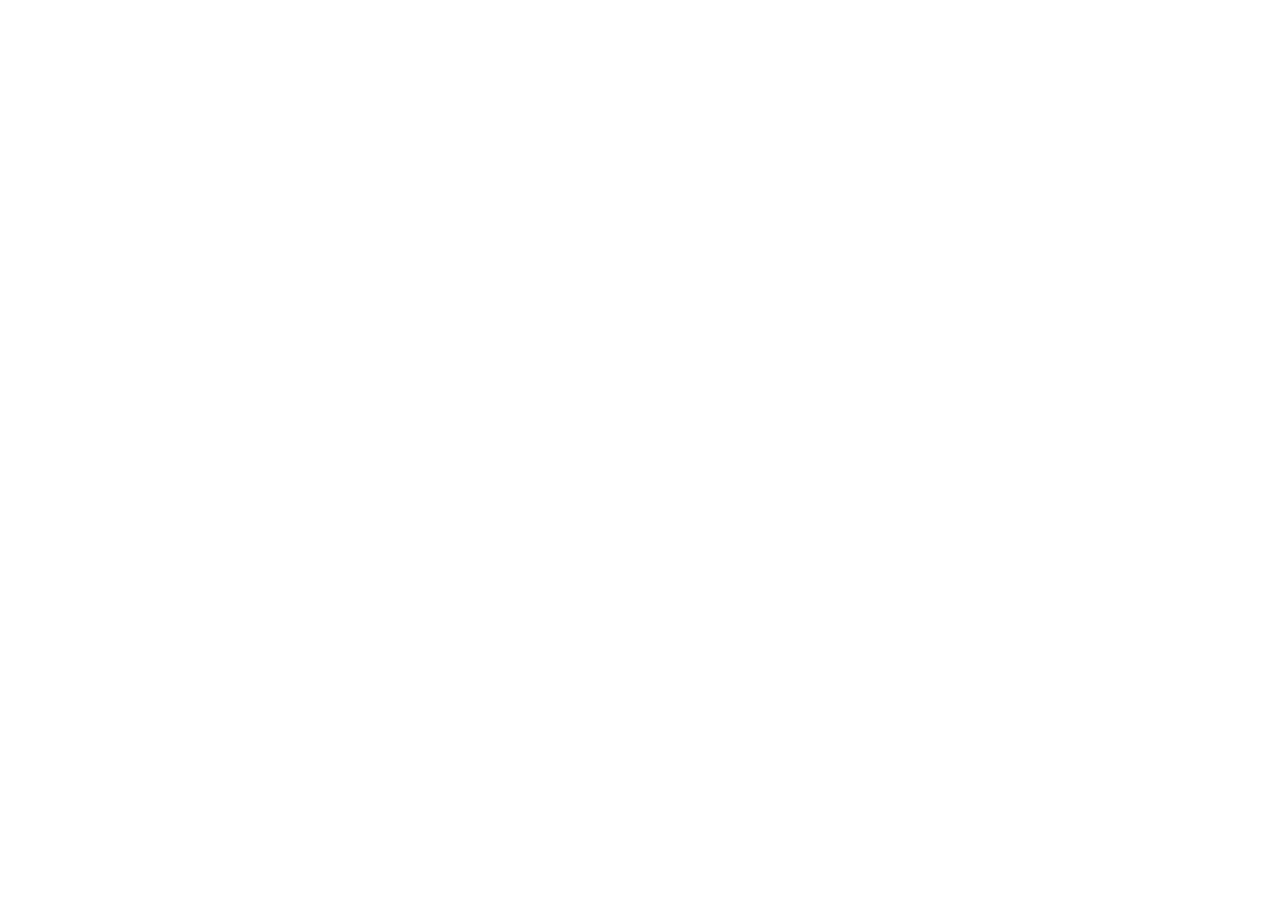
==== index.html @ 427df8b4 "create basemap" ====
<!DOCTYPE html>
<html lang="en">
	<head>
		<meta charset="utf-8">
		<meta name="viewport" content="width=device-width">
		<title>GEOG575_Lab1</title>

		<!--put your external stylesheet links here-->
		<link rel="stylesheet" href="lib/leaflet/leaflet.css">
		<link rel="stylesheet" href="css/style.css">

		<!--[if IE<9]>
			<link rel="stylesheet" href="css/style.ie.css">
		<![endif]-->
	</head>
	
	
	<body>

		<div id="map"></div>
		<script type="text/javascript" src="lib/jquery-3.3.1.js"></script>
		<script type="text/javascript" src="lib/leaflet/leaflet-src.js"></script>
		<script type="text/javascript" src="js/main.js"></script>
		<!-- <script type="text/javascript" src="js/tutorials.js"></script> -->
	
	
	</body>
</html>
---- lib/leaflet/leaflet.css ----
/* required styles */

#mapid{height:400px;}

.leaflet-pane,
.leaflet-tile,
.leaflet-marker-icon,
.leaflet-marker-shadow,
.leaflet-tile-container,
.leaflet-pane > svg,
.leaflet-pane > canvas,
.leaflet-zoom-box,
.leaflet-image-layer,
.leaflet-layer {
	position: absolute;
	left: 0;
	top: 0;
	}
.leaflet-container {
	overflow: hidden;
	}
.leaflet-tile,
.leaflet-marker-icon,
.leaflet-marker-shadow {
	-webkit-user-select: none;
	   -moz-user-select: none;
	        user-select: none;
	  -webkit-user-drag: none;
	}
/* Safari renders non-retina tile on retina better with this, but Chrome is worse */
.leaflet-safari .leaflet-tile {
	image-rendering: -webkit-optimize-contrast;
	}
/* hack that prevents hw layers "stretching" when loading new tiles */
.leaflet-safari .leaflet-tile-container {
	width: 1600px;
	height: 1600px;
	-webkit-transform-origin: 0 0;
	}
.leaflet-marker-icon,
.leaflet-marker-shadow {
	display: block;
	}
/* .leaflet-container svg: reset svg max-width decleration shipped in Joomla! (joomla.org) 3.x */
/* .leaflet-container img: map is broken in FF if you have max-width: 100% on tiles */
.leaflet-container .leaflet-overlay-pane svg,
.leaflet-container .leaflet-marker-pane img,
.leaflet-container .leaflet-shadow-pane img,
.leaflet-container .leaflet-tile-pane img,
.leaflet-container img.leaflet-image-layer,
.leaflet-container .leaflet-tile {
	max-width: none !important;
	max-height: none !important;
	}

.leaflet-container.leaflet-touch-zoom {
	-ms-touch-action: pan-x pan-y;
	touch-action: pan-x pan-y;
	}
.leaflet-container.leaflet-touch-drag {
	-ms-touch-action: pinch-zoom;
	/* Fallback for FF which doesn't support pinch-zoom */
	touch-action: none;
	touch-action: pinch-zoom;
}
.leaflet-container.leaflet-touch-drag.leaflet-touch-zoom {
	-ms-touch-action: none;
	touch-action: none;
}
.leaflet-container {
	-webkit-tap-highlight-color: transparent;
}
.leaflet-container a {
	-webkit-tap-highlight-color: rgba(51, 181, 229, 0.4);
}
.leaflet-tile {
	filter: inherit;
	visibility: hidden;
	}
.leaflet-tile-loaded {
	visibility: inherit;
	}
.leaflet-zoom-box {
	width: 0;
	height: 0;
	-moz-box-sizing: border-box;
	     box-sizing: border-box;
	z-index: 800;
	}
/* workaround for https://bugzilla.mozilla.org/show_bug.cgi?id=888319 */
.leaflet-overlay-pane svg {
	-moz-user-select: none;
	}

.leaflet-pane         { z-index: 400; }

.leaflet-tile-pane    { z-index: 200; }
.leaflet-overlay-pane { z-index: 400; }
.leaflet-shadow-pane  { z-index: 500; }
.leaflet-marker-pane  { z-index: 600; }
.leaflet-tooltip-pane   { z-index: 650; }
.leaflet-popup-pane   { z-index: 700; }

.leaflet-map-pane canvas { z-index: 100; }
.leaflet-map-pane svg    { z-index: 200; }

.leaflet-vml-shape {
	width: 1px;
	height: 1px;
	}
.lvml {
	behavior: url(#default#VML);
	display: inline-block;
	position: absolute;
	}


/* control positioning */

.leaflet-control {
	position: relative;
	z-index: 800;
	pointer-events: visiblePainted; /* IE 9-10 doesn't have auto */
	pointer-events: auto;
	}
.leaflet-top,
.leaflet-bottom {
	position: absolute;
	z-index: 1000;
	pointer-events: none;
	}
.leaflet-top {
	top: 0;
	}
.leaflet-right {
	right: 0;
	}
.leaflet-bottom {
	bottom: 0;
	}
.leaflet-left {
	left: 0;
	}
.leaflet-control {
	float: left;
	clear: both;
	}
.leaflet-right .leaflet-control {
	float: right;
	}
.leaflet-top .leaflet-control {
	margin-top: 10px;
	}
.leaflet-bottom .leaflet-control {
	margin-bottom: 10px;
	}
.leaflet-left .leaflet-control {
	margin-left: 10px;
	}
.leaflet-right .leaflet-control {
	margin-right: 10px;
	}


/* zoom and fade animations */

.leaflet-fade-anim .leaflet-tile {
	will-change: opacity;
	}
.leaflet-fade-anim .leaflet-popup {
	opacity: 0;
	-webkit-transition: opacity 0.2s linear;
	   -moz-transition: opacity 0.2s linear;
	        transition: opacity 0.2s linear;
	}
.leaflet-fade-anim .leaflet-map-pane .leaflet-popup {
	opacity: 1;
	}
.leaflet-zoom-animated {
	-webkit-transform-origin: 0 0;
	    -ms-transform-origin: 0 0;
	        transform-origin: 0 0;
	}
.leaflet-zoom-anim .leaflet-zoom-animated {
	will-change: transform;
	}
.leaflet-zoom-anim .leaflet-zoom-animated {
	-webkit-transition: -webkit-transform 0.25s cubic-bezier(0,0,0.25,1);
	   -moz-transition:    -moz-transform 0.25s cubic-bezier(0,0,0.25,1);
	        transition:         transform 0.25s cubic-bezier(0,0,0.25,1);
	}
.leaflet-zoom-anim .leaflet-tile,
.leaflet-pan-anim .leaflet-tile {
	-webkit-transition: none;
	   -moz-transition: none;
	        transition: none;
	}

.leaflet-zoom-anim .leaflet-zoom-hide {
	visibility: hidden;
	}


/* cursors */

.leaflet-interactive {
	cursor: pointer;
	}
.leaflet-grab {
	cursor: -webkit-grab;
	cursor:    -moz-grab;
	cursor:         grab;
	}
.leaflet-crosshair,
.leaflet-crosshair .leaflet-interactive {
	cursor: crosshair;
	}
.leaflet-popup-pane,
.leaflet-control {
	cursor: auto;
	}
.leaflet-dragging .leaflet-grab,
.leaflet-dragging .leaflet-grab .leaflet-interactive,
.leaflet-dragging .leaflet-marker-draggable {
	cursor: move;
	cursor: -webkit-grabbing;
	cursor:    -moz-grabbing;
	cursor:         grabbing;
	}

/* marker & overlays interactivity */
.leaflet-marker-icon,
.leaflet-marker-shadow,
.leaflet-image-layer,
.leaflet-pane > svg path,
.leaflet-tile-container {
	pointer-events: none;
	}

.leaflet-marker-icon.leaflet-interactive,
.leaflet-image-layer.leaflet-interactive,
.leaflet-pane > svg path.leaflet-interactive {
	pointer-events: visiblePainted; /* IE 9-10 doesn't have auto */
	pointer-events: auto;
	}

/* visual tweaks */

.leaflet-container {
	background: #ddd;
	outline: 0;
	}
.leaflet-container a {
	color: #0078A8;
	}
.leaflet-container a.leaflet-active {
	outline: 2px solid orange;
	}
.leaflet-zoom-box {
	border: 2px dotted #38f;
	background: rgba(255,255,255,0.5);
	}


/* general typography */
.leaflet-container {
	font: 12px/1.5 "Helvetica Neue", Arial, Helvetica, sans-serif;
	}


/* general toolbar styles */

.leaflet-bar {
	box-shadow: 0 1px 5px rgba(0,0,0,0.65);
	border-radius: 4px;
	}
.leaflet-bar a,
.leaflet-bar a:hover {
	background-color: #fff;
	border-bottom: 1px solid #ccc;
	width: 26px;
	height: 26px;
	line-height: 26px;
	display: block;
	text-align: center;
	text-decoration: none;
	color: black;
	}
.leaflet-bar a,
.leaflet-control-layers-toggle {
	background-position: 50% 50%;
	background-repeat: no-repeat;
	display: block;
	}
.leaflet-bar a:hover {
	background-color: #f4f4f4;
	}
.leaflet-bar a:first-child {
	border-top-left-radius: 4px;
	border-top-right-radius: 4px;
	}
.leaflet-bar a:last-child {
	border-bottom-left-radius: 4px;
	border-bottom-right-radius: 4px;
	border-bottom: none;
	}
.leaflet-bar a.leaflet-disabled {
	cursor: default;
	background-color: #f4f4f4;
	color: #bbb;
	}

.leaflet-touch .leaflet-bar a {
	width: 30px;
	height: 30px;
	line-height: 30px;
	}
.leaflet-touch .leaflet-bar a:first-child {
	border-top-left-radius: 2px;
	border-top-right-radius: 2px;
	}
.leaflet-touch .leaflet-bar a:last-child {
	border-bottom-left-radius: 2px;
	border-bottom-right-radius: 2px;
	}

/* zoom control */

.leaflet-control-zoom-in,
.leaflet-control-zoom-out {
	font: bold 18px 'Lucida Console', Monaco, monospace;
	text-indent: 1px;
	}

.leaflet-touch .leaflet-control-zoom-in, .leaflet-touch .leaflet-control-zoom-out  {
	font-size: 22px;
	}


/* layers control */

.leaflet-control-layers {
	box-shadow: 0 1px 5px rgba(0,0,0,0.4);
	background: #fff;
	border-radius: 5px;
	}
.leaflet-control-layers-toggle {
	background-image: url(images/layers.png);
	width: 36px;
	height: 36px;
	}
.leaflet-retina .leaflet-control-layers-toggle {
	background-image: url(images/layers-2x.png);
	background-size: 26px 26px;
	}
.leaflet-touch .leaflet-control-layers-toggle {
	width: 44px;
	height: 44px;
	}
.leaflet-control-layers .leaflet-control-layers-list,
.leaflet-control-layers-expanded .leaflet-control-layers-toggle {
	display: none;
	}
.leaflet-control-layers-expanded .leaflet-control-layers-list {
	display: block;
	position: relative;
	}
.leaflet-control-layers-expanded {
	padding: 6px 10px 6px 6px;
	color: #333;
	background: #fff;
	}
.leaflet-control-layers-scrollbar {
	overflow-y: scroll;
	overflow-x: hidden;
	padding-right: 5px;
	}
.leaflet-control-layers-selector {
	margin-top: 2px;
	position: relative;
	top: 1px;
	}
.leaflet-control-layers label {
	display: block;
	}
.leaflet-control-layers-separator {
	height: 0;
	border-top: 1px solid #ddd;
	margin: 5px -10px 5px -6px;
	}

/* Default icon URLs */
.leaflet-default-icon-path {
	background-image: url(images/marker-icon.png);
	}


/* attribution and scale controls */

.leaflet-container .leaflet-control-attribution {
	background: #fff;
	background: rgba(255, 255, 255, 0.7);
	margin: 0;
	}
.leaflet-control-attribution,
.leaflet-control-scale-line {
	padding: 0 5px;
	color: #333;
	}
.leaflet-control-attribution a {
	text-decoration: none;
	}
.leaflet-control-attribution a:hover {
	text-decoration: underline;
	}
.leaflet-container .leaflet-control-attribution,
.leaflet-container .leaflet-control-scale {
	font-size: 11px;
	}
.leaflet-left .leaflet-control-scale {
	margin-left: 5px;
	}
.leaflet-bottom .leaflet-control-scale {
	margin-bottom: 5px;
	}
.leaflet-control-scale-line {
	border: 2px solid #777;
	border-top: none;
	line-height: 1.1;
	padding: 2px 5px 1px;
	font-size: 11px;
	white-space: nowrap;
	overflow: hidden;
	-moz-box-sizing: border-box;
	     box-sizing: border-box;

	background: #fff;
	background: rgba(255, 255, 255, 0.5);
	}
.leaflet-control-scale-line:not(:first-child) {
	border-top: 2px solid #777;
	border-bottom: none;
	margin-top: -2px;
	}
.leaflet-control-scale-line:not(:first-child):not(:last-child) {
	border-bottom: 2px solid #777;
	}

.leaflet-touch .leaflet-control-attribution,
.leaflet-touch .leaflet-control-layers,
.leaflet-touch .leaflet-bar {
	box-shadow: none;
	}
.leaflet-touch .leaflet-control-layers,
.leaflet-touch .leaflet-bar {
	border: 2px solid rgba(0,0,0,0.2);
	background-clip: padding-box;
	}


/* popup */

.leaflet-popup {
	position: absolute;
	text-align: center;
	margin-bottom: 20px;
	}
.leaflet-popup-content-wrapper {
	padding: 1px;
	text-align: left;
	border-radius: 12px;
	}
.leaflet-popup-content {
	margin: 13px 19px;
	line-height: 1.4;
	}
.leaflet-popup-content p {
	margin: 18px 0;
	}
.leaflet-popup-tip-container {
	width: 40px;
	height: 20px;
	position: absolute;
	left: 50%;
	margin-left: -20px;
	overflow: hidden;
	pointer-events: none;
	}
.leaflet-popup-tip {
	width: 17px;
	height: 17px;
	padding: 1px;

	margin: -10px auto 0;

	-webkit-transform: rotate(45deg);
	   -moz-transform: rotate(45deg);
	    -ms-transform: rotate(45deg);
	        transform: rotate(45deg);
	}
.leaflet-popup-content-wrapper,
.leaflet-popup-tip {
	background: white;
	color: #333;
	box-shadow: 0 3px 14px rgba(0,0,0,0.4);
	}
.leaflet-container a.leaflet-popup-close-button {
	position: absolute;
	top: 0;
	right: 0;
	padding: 4px 4px 0 0;
	border: none;
	text-align: center;
	width: 18px;
	height: 14px;
	font: 16px/14px Tahoma, Verdana, sans-serif;
	color: #c3c3c3;
	text-decoration: none;
	font-weight: bold;
	background: transparent;
	}
.leaflet-container a.leaflet-popup-close-button:hover {
	color: #999;
	}
.leaflet-popup-scrolled {
	overflow: auto;
	border-bottom: 1px solid #ddd;
	border-top: 1px solid #ddd;
	}

.leaflet-oldie .leaflet-popup-content-wrapper {
	zoom: 1;
	}
.leaflet-oldie .leaflet-popup-tip {
	width: 24px;
	margin: 0 auto;

	-ms-filter: "progid:DXImageTransform.Microsoft.Matrix(M11=0.70710678, M12=0.70710678, M21=-0.70710678, M22=0.70710678)";
	filter: progid:DXImageTransform.Microsoft.Matrix(M11=0.70710678, M12=0.70710678, M21=-0.70710678, M22=0.70710678);
	}
.leaflet-oldie .leaflet-popup-tip-container {
	margin-top: -1px;
	}

.leaflet-oldie .leaflet-control-zoom,
.leaflet-oldie .leaflet-control-layers,
.leaflet-oldie .leaflet-popup-content-wrapper,
.leaflet-oldie .leaflet-popup-tip {
	border: 1px solid #999;
	}


/* div icon */

.leaflet-div-icon {
	background: #fff;
	border: 1px solid #666;
	}


/* Tooltip */
/* Base styles for the element that has a tooltip */
.leaflet-tooltip {
	position: absolute;
	padding: 6px;
	background-color: #fff;
	border: 1px solid #fff;
	border-radius: 3px;
	color: #222;
	white-space: nowrap;
	-webkit-user-select: none;
	-moz-user-select: none;
	-ms-user-select: none;
	user-select: none;
	pointer-events: none;
	box-shadow: 0 1px 3px rgba(0,0,0,0.4);
	}
.leaflet-tooltip.leaflet-clickable {
	cursor: pointer;
	pointer-events: auto;
	}
.leaflet-tooltip-top:before,
.leaflet-tooltip-bottom:before,
.leaflet-tooltip-left:before,
.leaflet-tooltip-right:before {
	position: absolute;
	pointer-events: none;
	border: 6px solid transparent;
	background: transparent;
	content: "";
	}

/* Directions */

.leaflet-tooltip-bottom {
	margin-top: 6px;
}
.leaflet-tooltip-top {
	margin-top: -6px;
}
.leaflet-tooltip-bottom:before,
.leaflet-tooltip-top:before {
	left: 50%;
	margin-left: -6px;
	}
.leaflet-tooltip-top:before {
	bottom: 0;
	margin-bottom: -12px;
	border-top-color: #fff;
	}
.leaflet-tooltip-bottom:before {
	top: 0;
	margin-top: -12px;
	margin-left: -6px;
	border-bottom-color: #fff;
	}
.leaflet-tooltip-left {
	margin-left: -6px;
}
.leaflet-tooltip-right {
	margin-left: 6px;
}
.leaflet-tooltip-left:before,
.leaflet-tooltip-right:before {
	top: 50%;
	margin-top: -6px;
	}
.leaflet-tooltip-left:before {
	right: 0;
	margin-right: -12px;
	border-left-color: #fff;
	}
.leaflet-tooltip-right:before {
	left: 0;
	margin-left: -12px;
	border-right-color: #fff;
	}
---- css/style.css ----
/* Stylesheet by Yunlei Liang, 2019 */
.leaflet-popup-content p {
    margin: 0.2em 0;
}

#map {
    height: 450px;
    width: 75%;
    display: inline-block;
}



.range-slider {
    width: 50%;
}


.legend {
    line-height: 22px;
    color: #555;
}
.legend i {
    width: 20px;
    height: 20px;
    float: left;
    margin-right: 8px;
    opacity: 0.7;
}


.control {
    line-height: 22px;
    color: #555;
}



.sequence-control-container {
    width: 240px;
    height: 30px;
    background-color: rgba(255,255,255,0.8);
    padding: 10px;
    line-height: 45px;
    text-align: center;
    border: solid gray 1px;
}

.title-container {
    width: 400px;
    height: 30px;
    background-color: rgba(255,255,255,0.8);
    padding: 5px;
    line-height: 45px;
    text-align: center;
	font: 24px/28px Arial, Helvetica, sans-serif;
	font-weight: 600;

}

.range-slider {
    width: 200px;
}
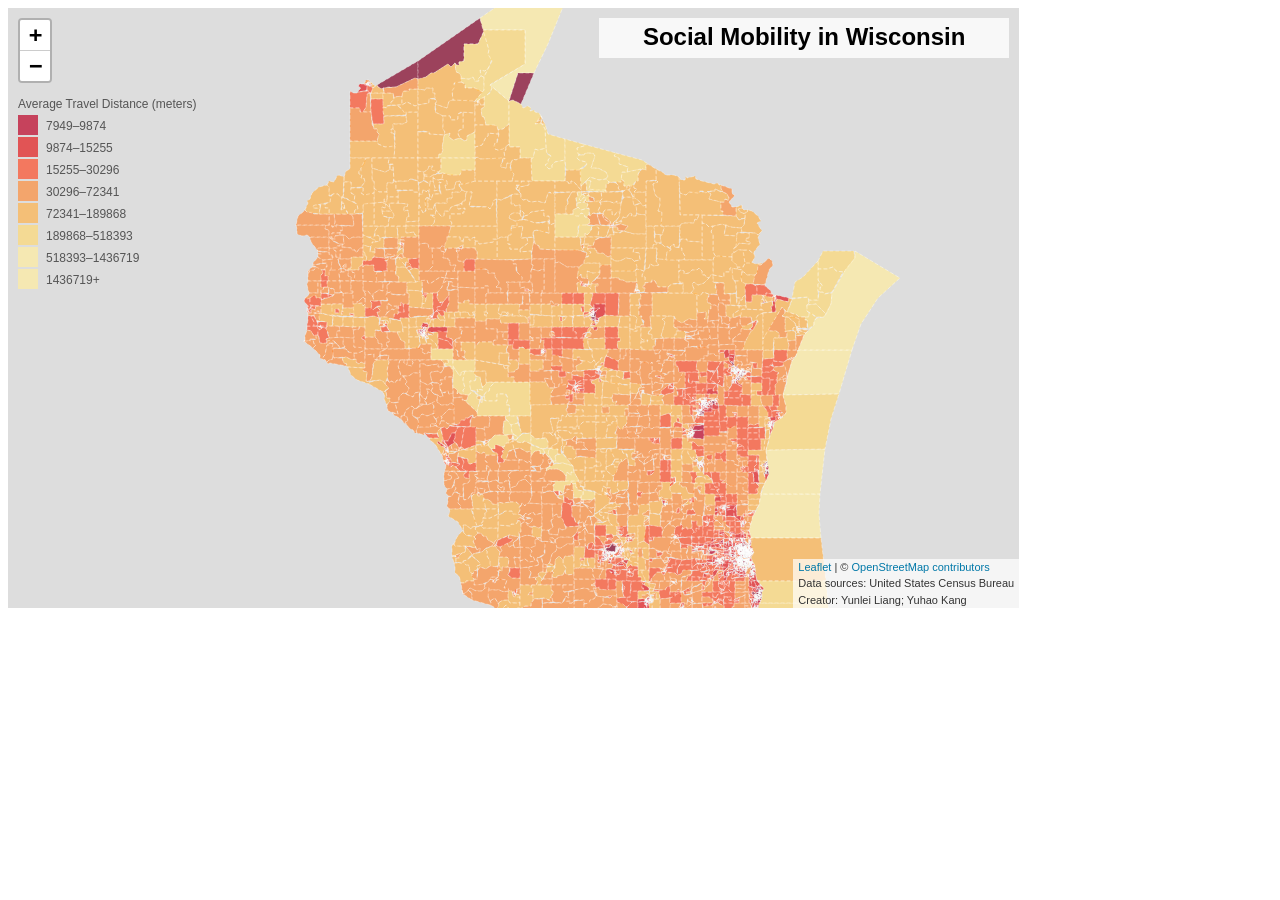
==== commit 6692a3af: "Realized the click and highlight function" ====
--- a/index.html
+++ b/index.html
@@ -20,6 +20,8 @@
 		<div id="map"></div>
 		<script type="text/javascript" src="lib/jquery-3.3.1.js"></script>
 		<script type="text/javascript" src="lib/leaflet/leaflet-src.js"></script>
+		<script type="text/javascript" src="lib/d3.js"></script>
+		<script type="text/javascript" src="lib/topojson.js"></script>
 		<script type="text/javascript" src="js/main.js"></script>
 		<!-- <script type="text/javascript" src="js/tutorials.js"></script> -->
 	
--- a/css/style.css
+++ b/css/style.css
@@ -4,15 +4,9 @@
 }
 
 #map {
-    height: 450px;
-    width: 75%;
+    height:600px;
+    width:80%;
     display: inline-block;
-}
-
-
-
-.range-slider {
-    width: 50%;
 }
 
 
@@ -29,23 +23,6 @@
 }
 
 
-.control {
-    line-height: 22px;
-    color: #555;
-}
-
-
-
-.sequence-control-container {
-    width: 240px;
-    height: 30px;
-    background-color: rgba(255,255,255,0.8);
-    padding: 10px;
-    line-height: 45px;
-    text-align: center;
-    border: solid gray 1px;
-}
-
 .title-container {
     width: 400px;
     height: 30px;
@@ -58,6 +35,33 @@
 
 }
 
-.range-slider {
-    width: 200px;
+.chartBackground {
+    fill: rgba(240,248,255);
 }
+
+.bar{
+	fill: rgba(135,206,235);
+	stroke: rgba(25,25,112);
+    stroke-width: 0.5px;
+}
+
+.axis path,
+.axis line {
+    fill: none;
+    stroke: #999;
+    stroke-width: 1px;
+    shape-rendering: crispEdges;
+}
+
+.axis text {
+    font-family: sans-serif;
+    font-size: 0.8em;
+    fill: #999;
+}
+
+.chartFrame {
+    fill: none;
+    stroke: #999;
+    stroke-width: 3px;
+    shape-rendering: crispEdges;
+}
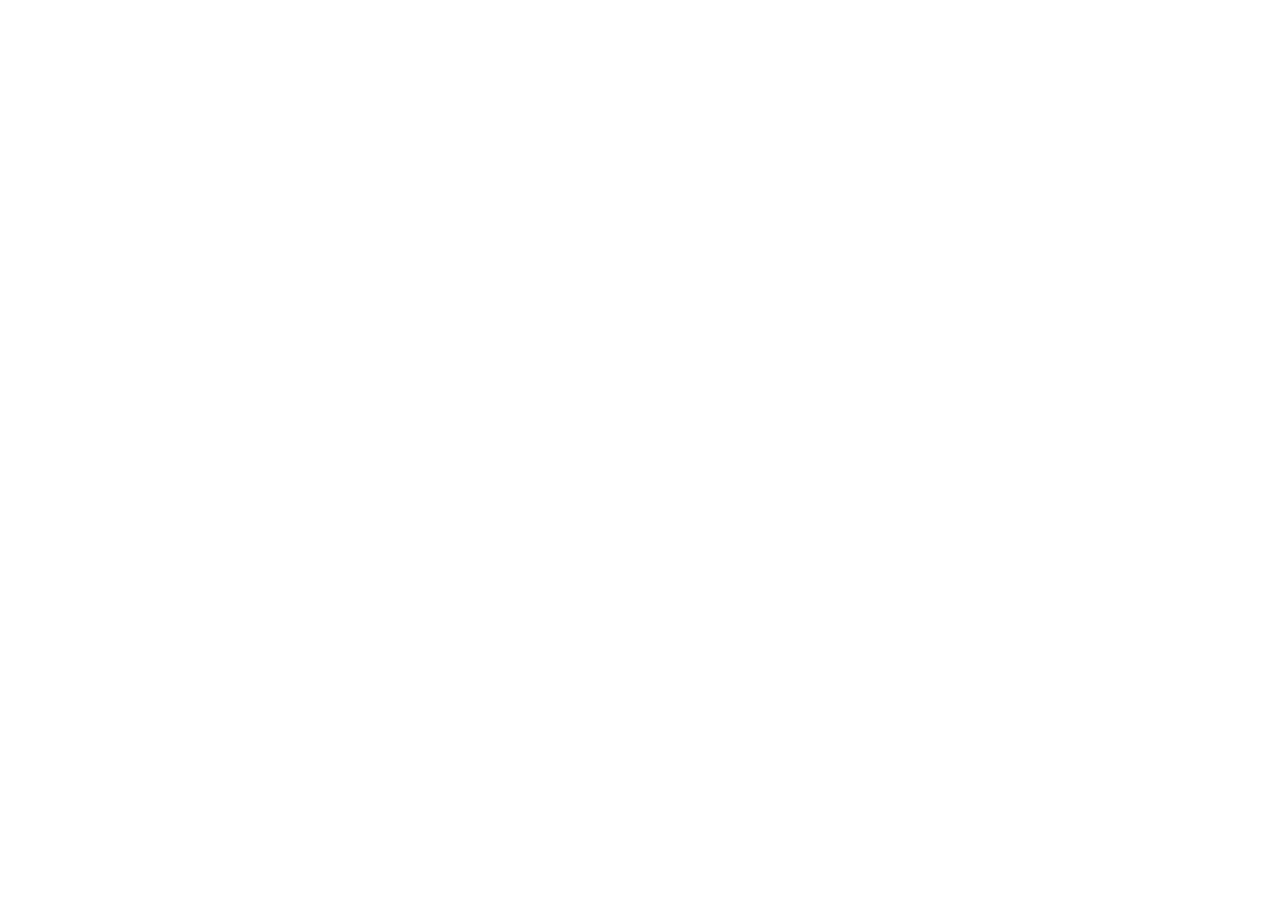
==== commit 6eed9159: "yuhao_update" ====
--- a/index.html
+++ b/index.html
@@ -18,12 +18,16 @@
 	<body>
 
 		<div id="map"></div>
+		<div id="vis"></div>
+		<div id="filter"></div>
 		<script type="text/javascript" src="lib/jquery-3.3.1.js"></script>
 		<script type="text/javascript" src="lib/leaflet/leaflet-src.js"></script>
+		<!--<script src="http://d3js.org/d3.v3.min.js"></script>-->
 		<script type="text/javascript" src="lib/d3.js"></script>
 		<script type="text/javascript" src="lib/topojson.js"></script>
 		<script type="text/javascript" src="js/main.js"></script>
 		<!-- <script type="text/javascript" src="js/tutorials.js"></script> -->
+
 	
 	
 	</body>
--- a/css/style.css
+++ b/css/style.css
@@ -64,4 +64,37 @@
     stroke: #999;
     stroke-width: 3px;
     shape-rendering: crispEdges;
-}+}
+
+.infolabel {
+    margin: 0 10px 0 0;
+    position: absolute;
+    height: 50px;
+    min-width: 100px;
+    color: #fff;
+    background-color: #000;
+    border: solid thin #fff;
+    padding: 5px 5px;
+    top: -5px;
+}
+
+.infolabel h1 {
+    margin: 0 20px 0 0;
+    padding: 0;
+    display: inline-block;
+    line-height: 1em;
+}
+
+
+.bar text {
+  fill: #000;
+  font: 10px sans-serif;
+}
+
+
+.track-overlay {
+      pointer-events: stroke;
+      stroke-width: 50px;
+      stroke: transparent;
+      cursor: crosshair;
+    }
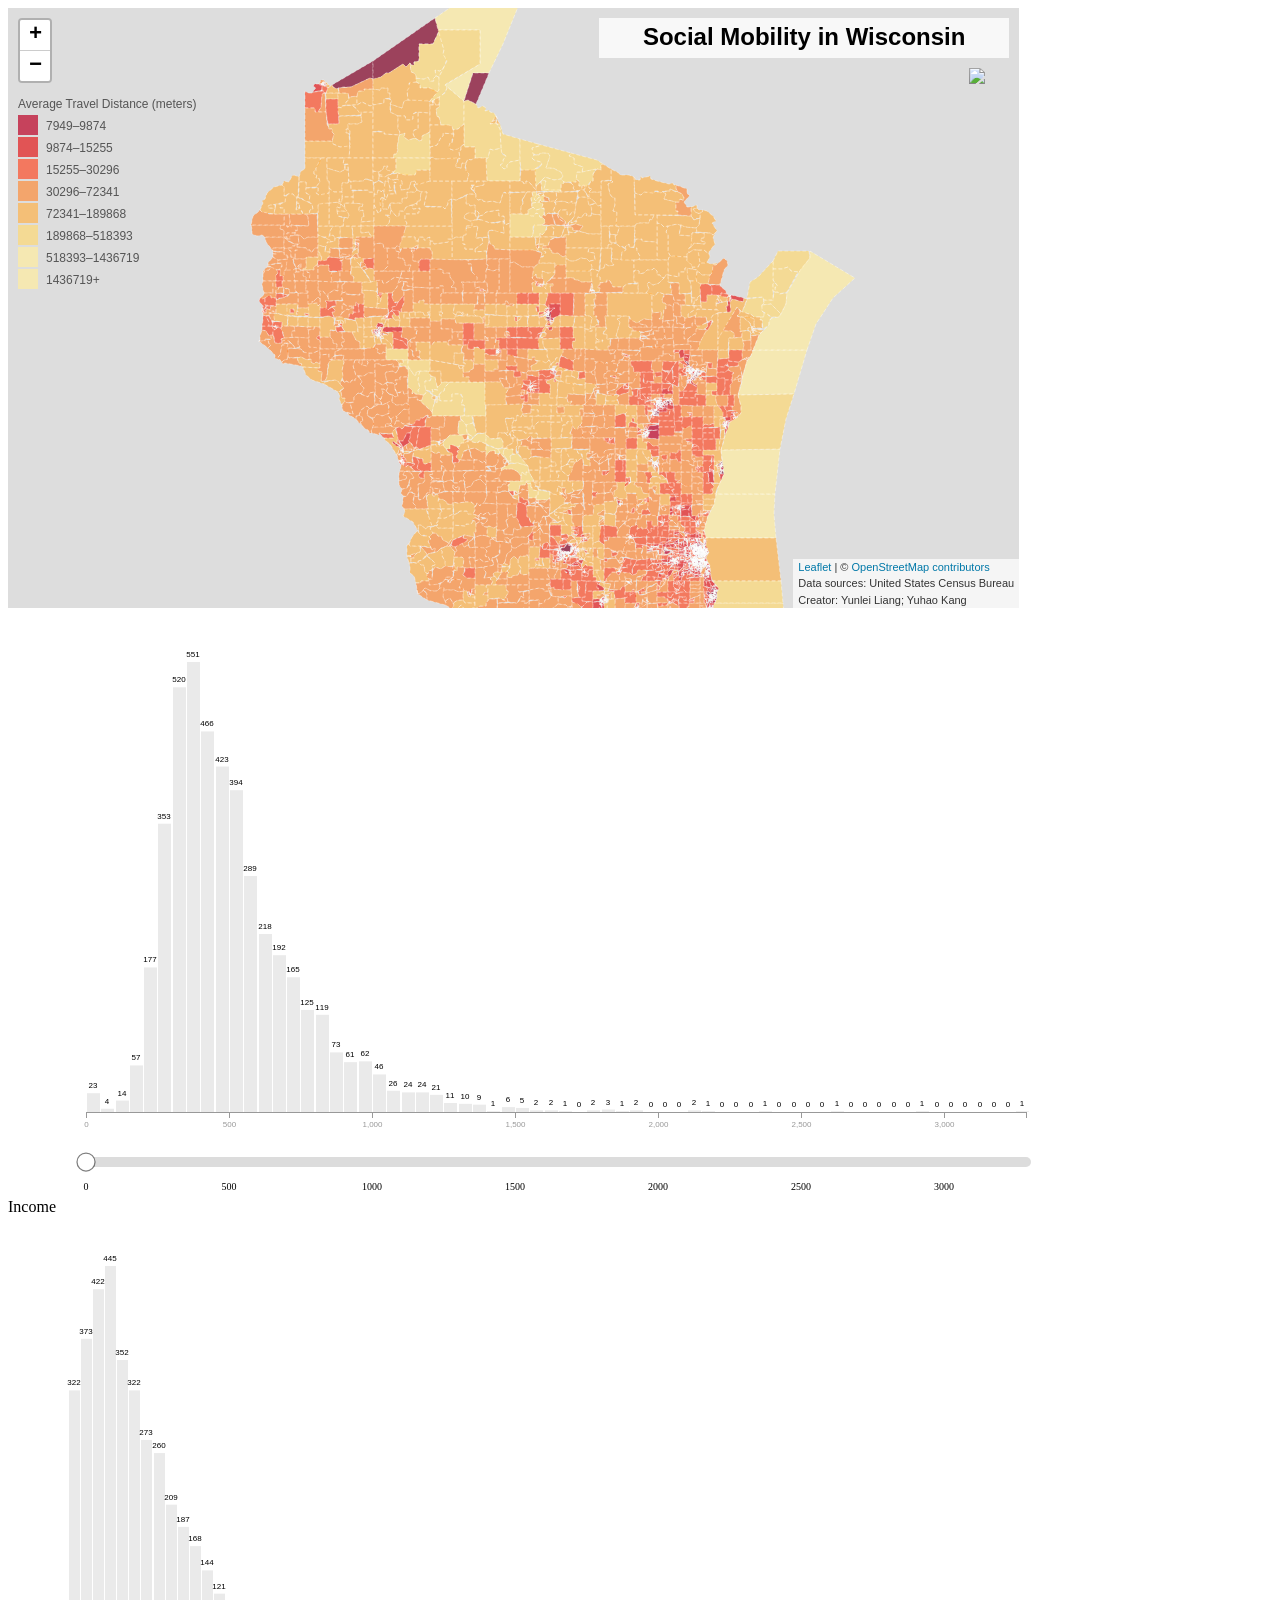
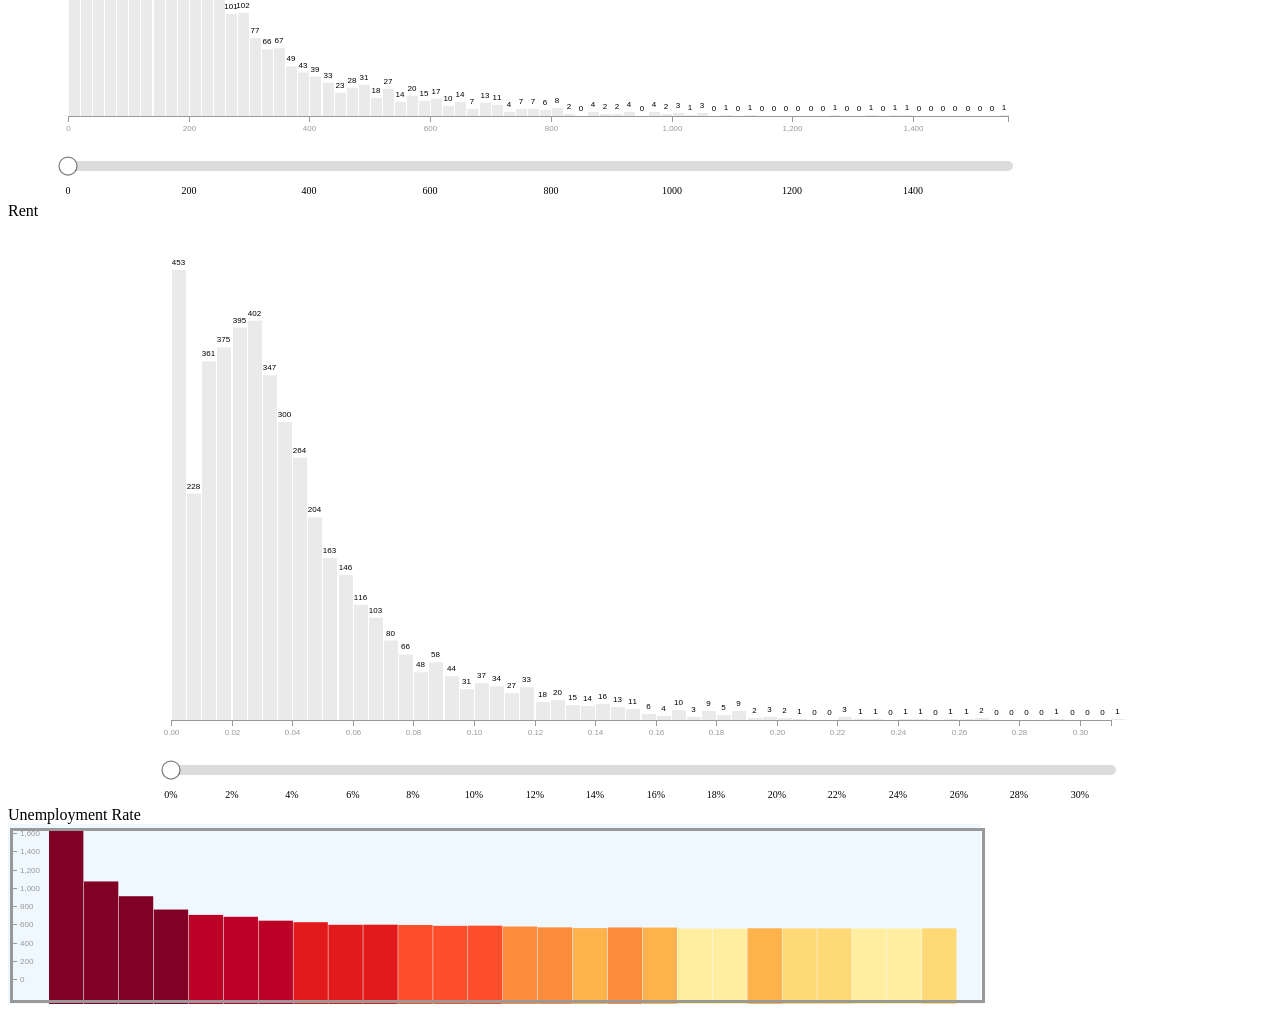
==== commit 64d6a46d: "three histograms" ====
--- a/index.html
+++ b/index.html
@@ -18,8 +18,9 @@
 	<body>
 
 		<div id="map"></div>
-		<div id="vis"></div>
-		<div id="filter"></div>
+		<div id="vis_income">Income</div>
+		<div id="vis_rent">Rent</div>
+		<div id="vis_unemploy">Unemployment Rate</div>
 		<script type="text/javascript" src="lib/jquery-3.3.1.js"></script>
 		<script type="text/javascript" src="lib/leaflet/leaflet-src.js"></script>
 		<!--<script src="http://d3js.org/d3.v3.min.js"></script>-->
@@ -28,7 +29,5 @@
 		<script type="text/javascript" src="js/main.js"></script>
 		<!-- <script type="text/javascript" src="js/tutorials.js"></script> -->
 
-	
-	
 	</body>
 </html>
--- a/css/style.css
+++ b/css/style.css
@@ -39,7 +39,7 @@
     fill: rgba(240,248,255);
 }
 
-.bar{
+.bar_distance{
 	fill: rgba(135,206,235);
 	stroke: rgba(25,25,112);
     stroke-width: 0.5px;
@@ -86,15 +86,85 @@
 }
 
 
-.bar text {
+.bar_income text {
   fill: #000;
-  font: 10px sans-serif;
+  font: 8px sans-serif;
 }
 
+.bar_rent text {
+  fill: #000;
+  font: 8px sans-serif;
+}
 
-.track-overlay {
+.bar_unemploy text {
+  fill: #000;
+  font: 8px sans-serif;
+}
+
+.ticks {
+      font-size: 10px;
+    }
+
+    .track,
+    .track-inset,
+    .track-overlay {
+      stroke-linecap: round;
+    }
+
+    .track {
+      stroke: #dcdcdc;
+      stroke-width: 10px;
+    }
+
+    .track-inset {
+      stroke: #dcdcdc;
+      stroke-width: 8px;
+    }
+
+    .track-overlay {
       pointer-events: stroke;
       stroke-width: 50px;
       stroke: transparent;
       cursor: crosshair;
+    }
+
+    .handle {
+      fill: #fff;
+      stroke: #000;
+      stroke-opacity: 0.5;
+      stroke-width: 1.25px;
+    }
+
+.ticks_rent {
+      font-size: 10px;
+    }
+
+.track_rent,
+    .track-inset_rent,
+    .track-overlay_rent {
+      stroke-linecap: round;
+    }
+
+    .track_rent {
+      stroke: #dcdcdc;
+      stroke-width: 10px;
+    }
+
+    .track-inset_rent {
+      stroke: #dcdcdc;
+      stroke-width: 8px;
+    }
+
+    .track-overlay_rent {
+      pointer-events: stroke;
+      stroke-width: 50px;
+      stroke: transparent;
+      cursor: crosshair;
+    }
+
+    .handle_rent {
+      fill: #fff;
+      stroke: #000;
+      stroke-opacity: 0.5;
+      stroke-width: 1.25px;
     }
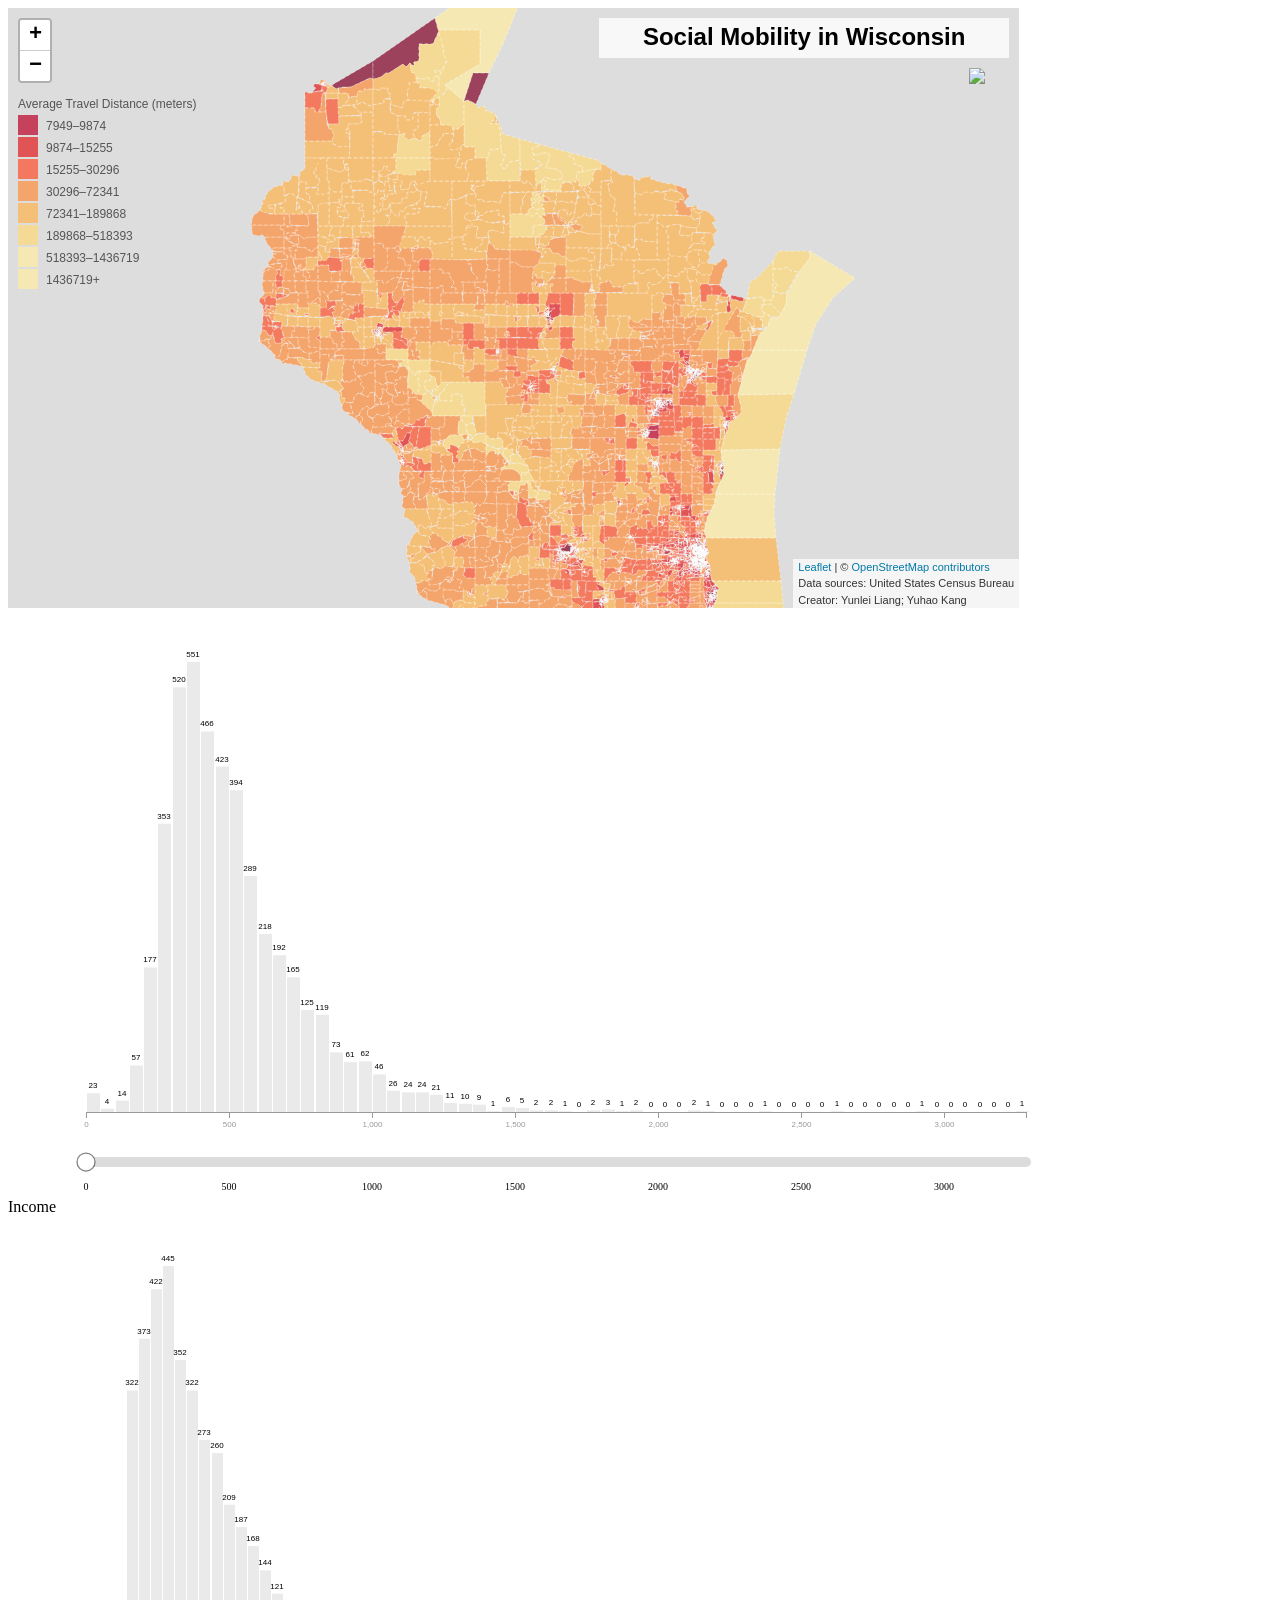
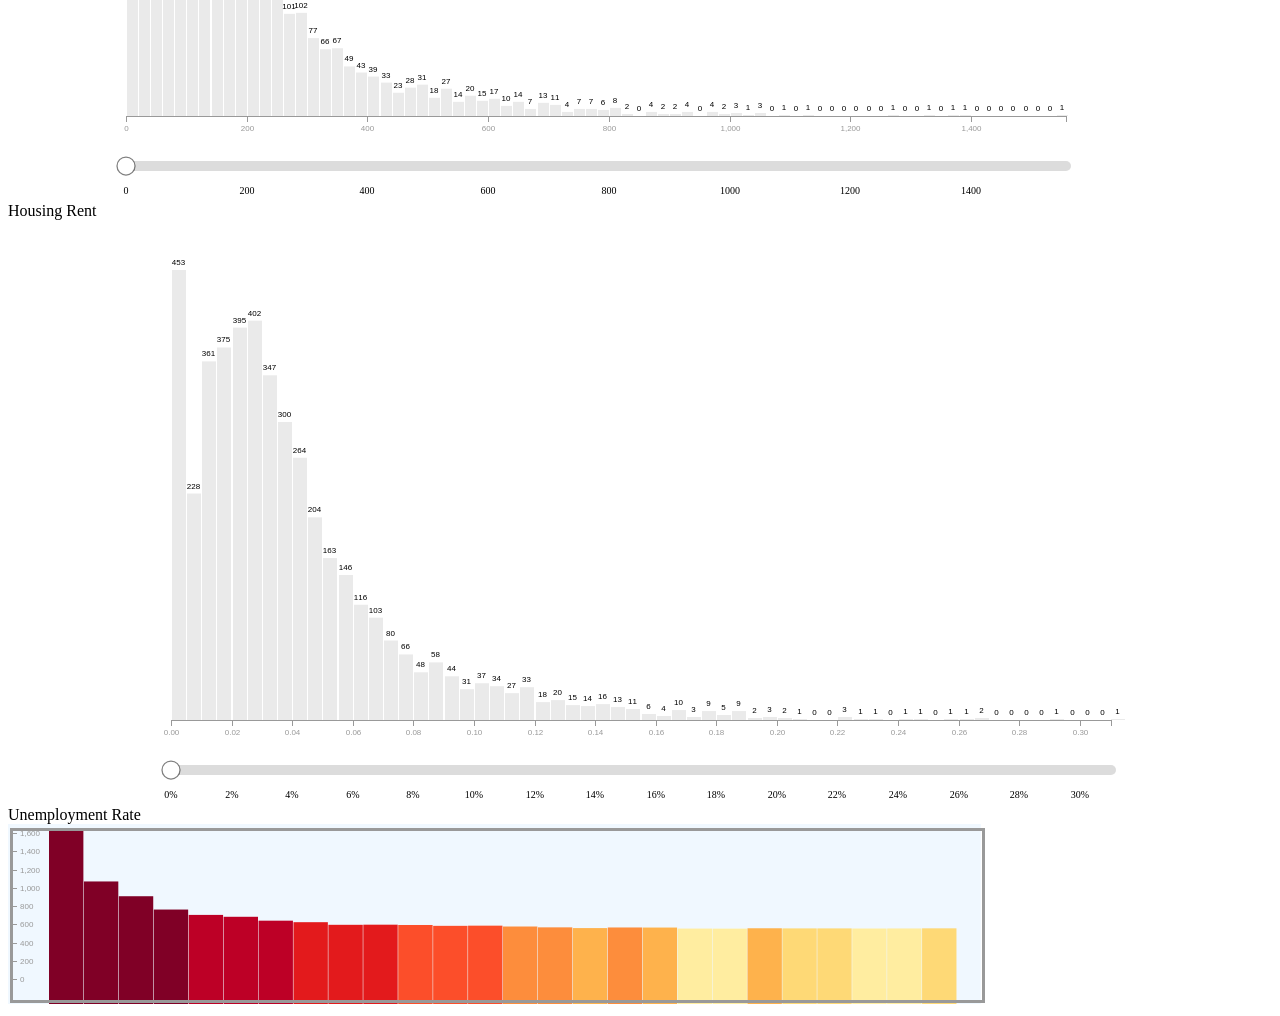
==== commit 0762d791: "realize "interaction between histrograms and map"" ====
--- a/index.html
+++ b/index.html
@@ -19,7 +19,7 @@
 
 		<div id="map"></div>
 		<div id="vis_income">Income</div>
-		<div id="vis_rent">Rent</div>
+		<div id="vis_rent">Housing Rent</div>
 		<div id="vis_unemploy">Unemployment Rate</div>
 		<script type="text/javascript" src="lib/jquery-3.3.1.js"></script>
 		<script type="text/javascript" src="lib/leaflet/leaflet-src.js"></script>
--- a/css/style.css
+++ b/css/style.css
@@ -1,4 +1,4 @@
-/* Stylesheet by Yunlei Liang, 2019 */
+/* Stylesheet by GeoDS 2019 */
 .leaflet-popup-content p {
     margin: 0.2em 0;
 }
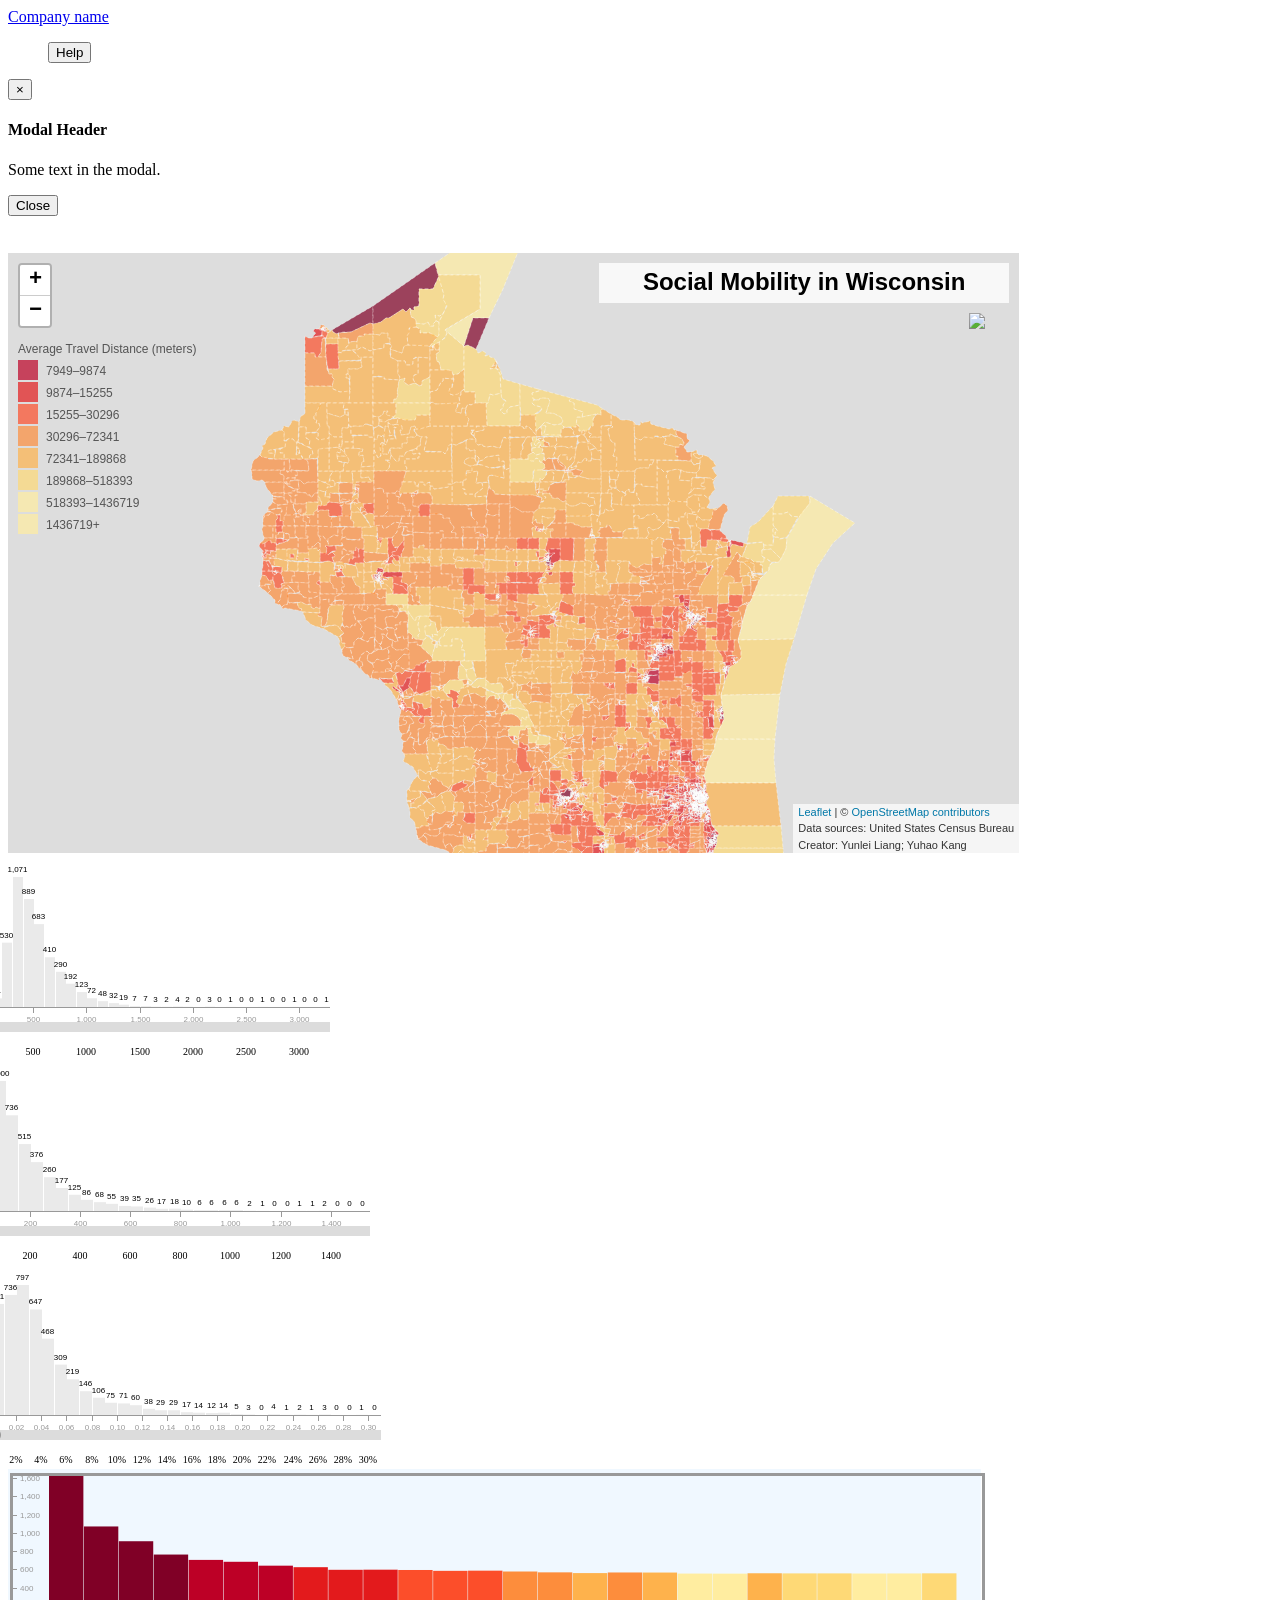
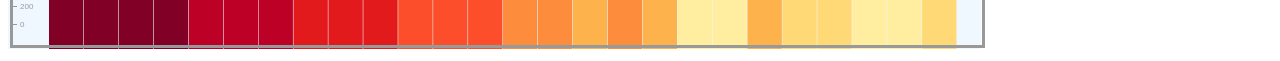
==== commit 5666c10b: "Code Done!" ====
--- a/index.html
+++ b/index.html
@@ -8,6 +8,7 @@
 		<!--put your external stylesheet links here-->
 		<link rel="stylesheet" href="lib/leaflet/leaflet.css">
 		<link rel="stylesheet" href="css/style.css">
+		<link rel="stylesheet" href="css/bootstrap.min.css">
 
 		<!--[if IE<9]>
 			<link rel="stylesheet" href="css/style.ie.css">
@@ -17,17 +18,64 @@
 	
 	<body>
 
-		<div id="map"></div>
-		<div id="vis_income">Income</div>
-		<div id="vis_rent">Housing Rent</div>
-		<div id="vis_unemploy">Unemployment Rate</div>
+		<nav class="navbar navbar-dark fixed-top bg-dark flex-md-nowrap p-0 shadow">
+			<a class="navbar-brand col-sm-3 col-md-2 mr-0" href="#">Company name</a>
+			<ul class="navbar-nav px-3">
+			<button type="button" class="btn btn-info btn-lg" data-toggle="modal" data-target="#myModal">Help</button>
+
+			<!-- Modal -->
+			
+				
+			</ul>
+		</nav>
+
+<div id="myModal" class="modal fade" role="dialog">
+			<div class="modal-dialog">
+
+				<!-- Modal content-->
+				<div class="modal-content">
+				<div class="modal-header">
+					<button type="button" class="close" data-dismiss="modal">&times;</button>
+					<h4 class="modal-title">Modal Header</h4>
+				</div>
+				<div class="modal-body">
+					<p>Some text in the modal.</p>
+				</div>
+				<div class="modal-footer">
+					<button type="button" class="btn btn-default" data-dismiss="modal">Close</button>
+				</div>
+				</div>
+
+			</div>
+			</div>
+
+
+
+
+		<div class="container-fluid" style="margin-top:3%"> 
+		<div class="row">
+			<!--<main role="main" class="col-md-6 ml-sm-auto col-lg-7 px-4">-->
+			<main role="main" class="col-md-8">
+				<!--<div id="map" style="margin-left:10%"></div>-->
+				<div id="map"></div>
+			</main>
+
+			<nav class="col-md-5 d-none d-md-block bg-light sidebar" style="margin-left: -10%">
+				<div id="vis_income">Income</div>
+				<div id="vis_rent">Housing Rent</div>
+				<div id="vis_unemploy">Unemployment</div> <!-- Unemployment Rate</div>-->
+			<!-- <script type="text/javascript" src="js/tutorials.js"></script> -->
+			</nav>
+			</div>
+		</div>
+
 		<script type="text/javascript" src="lib/jquery-3.3.1.js"></script>
 		<script type="text/javascript" src="lib/leaflet/leaflet-src.js"></script>
 		<!--<script src="http://d3js.org/d3.v3.min.js"></script>-->
 		<script type="text/javascript" src="lib/d3.js"></script>
 		<script type="text/javascript" src="lib/topojson.js"></script>
 		<script type="text/javascript" src="js/main.js"></script>
-		<!-- <script type="text/javascript" src="js/tutorials.js"></script> -->
-
+		<script type="text/javascript" src="js/bootstrap.bundle.min.js"></script>
+	
 	</body>
 </html>
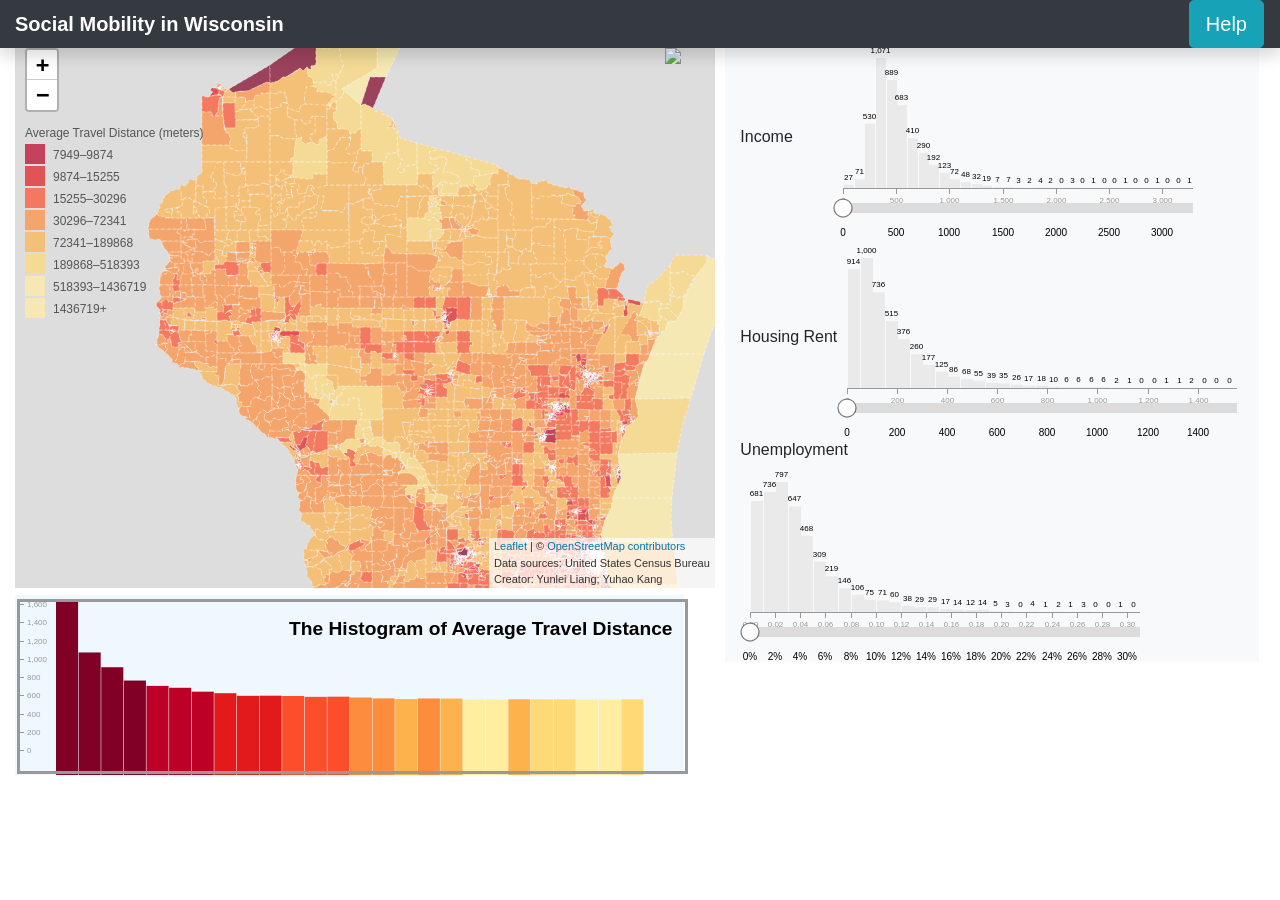
==== commit 27214158: "improve interface" ====
--- a/index.html
+++ b/index.html
@@ -3,7 +3,7 @@
 	<head>
 		<meta charset="utf-8">
 		<meta name="viewport" content="width=device-width">
-		<title>GEOG575_Lab1</title>
+		<title>SocialMobility in WI</title>
 
 		<!--put your external stylesheet links here-->
 		<link rel="stylesheet" href="lib/leaflet/leaflet.css">
@@ -19,7 +19,7 @@
 	<body>
 
 		<nav class="navbar navbar-dark fixed-top bg-dark flex-md-nowrap p-0 shadow">
-			<a class="navbar-brand col-sm-3 col-md-2 mr-0" href="#">Company name</a>
+			<a class="navbar-brand col-sm-3 col-md-2 mr-0" href="#"><b>Social Mobility in Wisconsin</b></a>
 			<ul class="navbar-nav px-3">
 			<button type="button" class="btn btn-info btn-lg" data-toggle="modal" data-target="#myModal">Help</button>
 
@@ -36,14 +36,15 @@
 				<div class="modal-content">
 				<div class="modal-header">
 					<button type="button" class="close" data-dismiss="modal">&times;</button>
-					<h4 class="modal-title">Modal Header</h4>
+					<!-- <h4 class="modal-title">Modal Header</h4> -->
 				</div>
 				<div class="modal-body">
-					<p>Some text in the modal.</p>
+					<p>This website shows how people move among different census block groups (CBGs). By clicking one CBG, The CBG that previously went to the clicked one will be highlighted.
+						The histogram on the right can be used to filter the highlighted CBGs to show the movement pattern of different groups. </p>
 				</div>
-				<div class="modal-footer">
+<!-- 				<div class="modal-footer">
 					<button type="button" class="btn btn-default" data-dismiss="modal">Close</button>
-				</div>
+				</div> -->
 				</div>
 
 			</div>
@@ -58,6 +59,7 @@
 			<main role="main" class="col-md-8">
 				<!--<div id="map" style="margin-left:10%"></div>-->
 				<div id="map"></div>
+				<div id="vis_travel"></div>
 			</main>
 
 			<nav class="col-md-5 d-none d-md-block bg-light sidebar" style="margin-left: -10%">
--- a/css/style.css
+++ b/css/style.css
@@ -4,8 +4,8 @@
 }
 
 #map {
-    height:600px;
-    width:80%;
+    height:88%;
+    width:85%;
     display: inline-block;
 }
 
@@ -83,6 +83,12 @@
     padding: 0;
     display: inline-block;
     line-height: 1em;
+}
+
+.chartTitle {
+    font-family: sans-serif;
+    font-size: 1.2em;
+    font-weight: bold;
 }
 
 
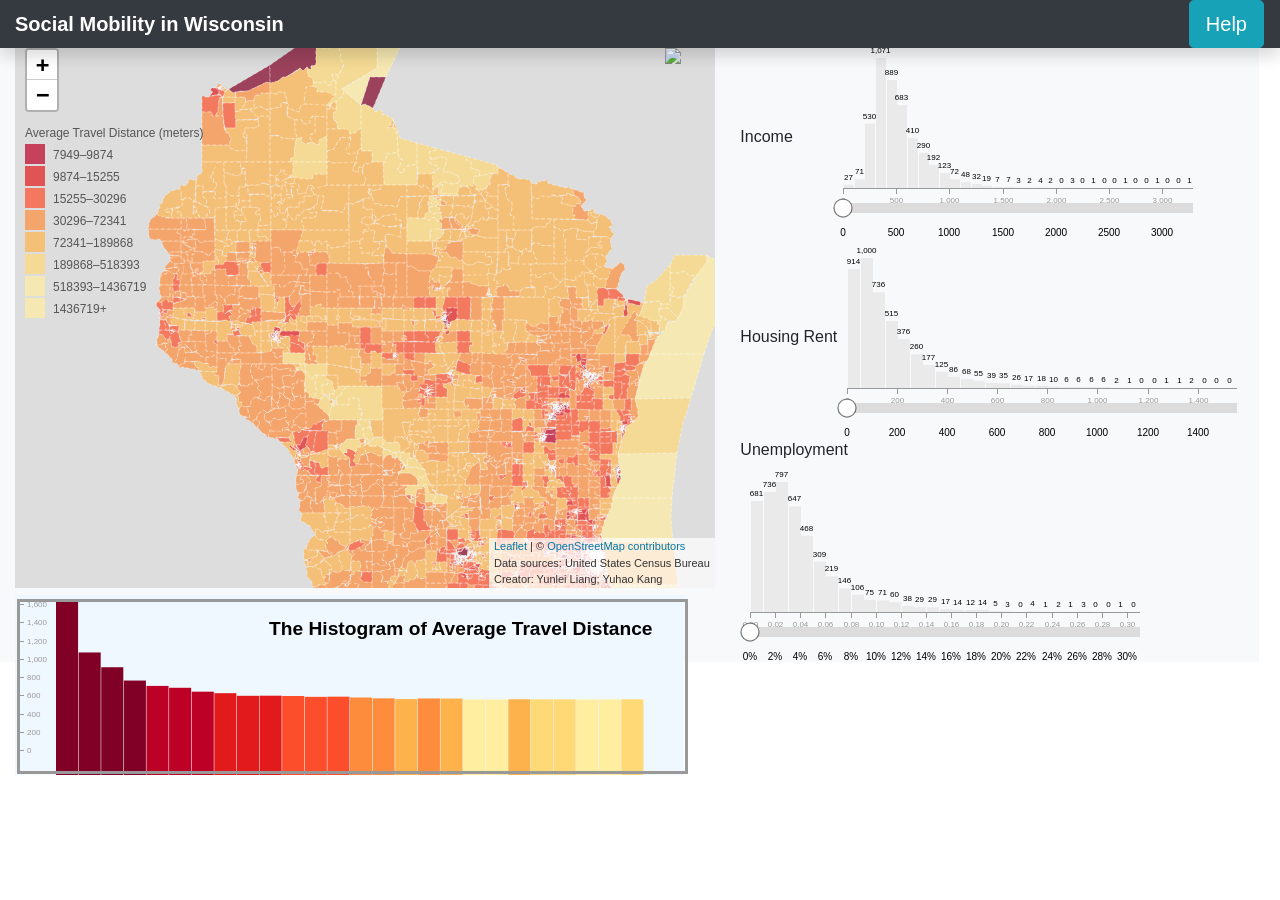
==== commit 214f5193: "Final version" ====
--- a/index.html
+++ b/index.html
@@ -56,7 +56,7 @@
 		<div class="container-fluid" style="margin-top:3%"> 
 		<div class="row">
 			<!--<main role="main" class="col-md-6 ml-sm-auto col-lg-7 px-4">-->
-			<main role="main" class="col-md-8">
+			<main role="main" class="col-md-8 bg-light">
 				<!--<div id="map" style="margin-left:10%"></div>-->
 				<div id="map"></div>
 				<div id="vis_travel"></div>
